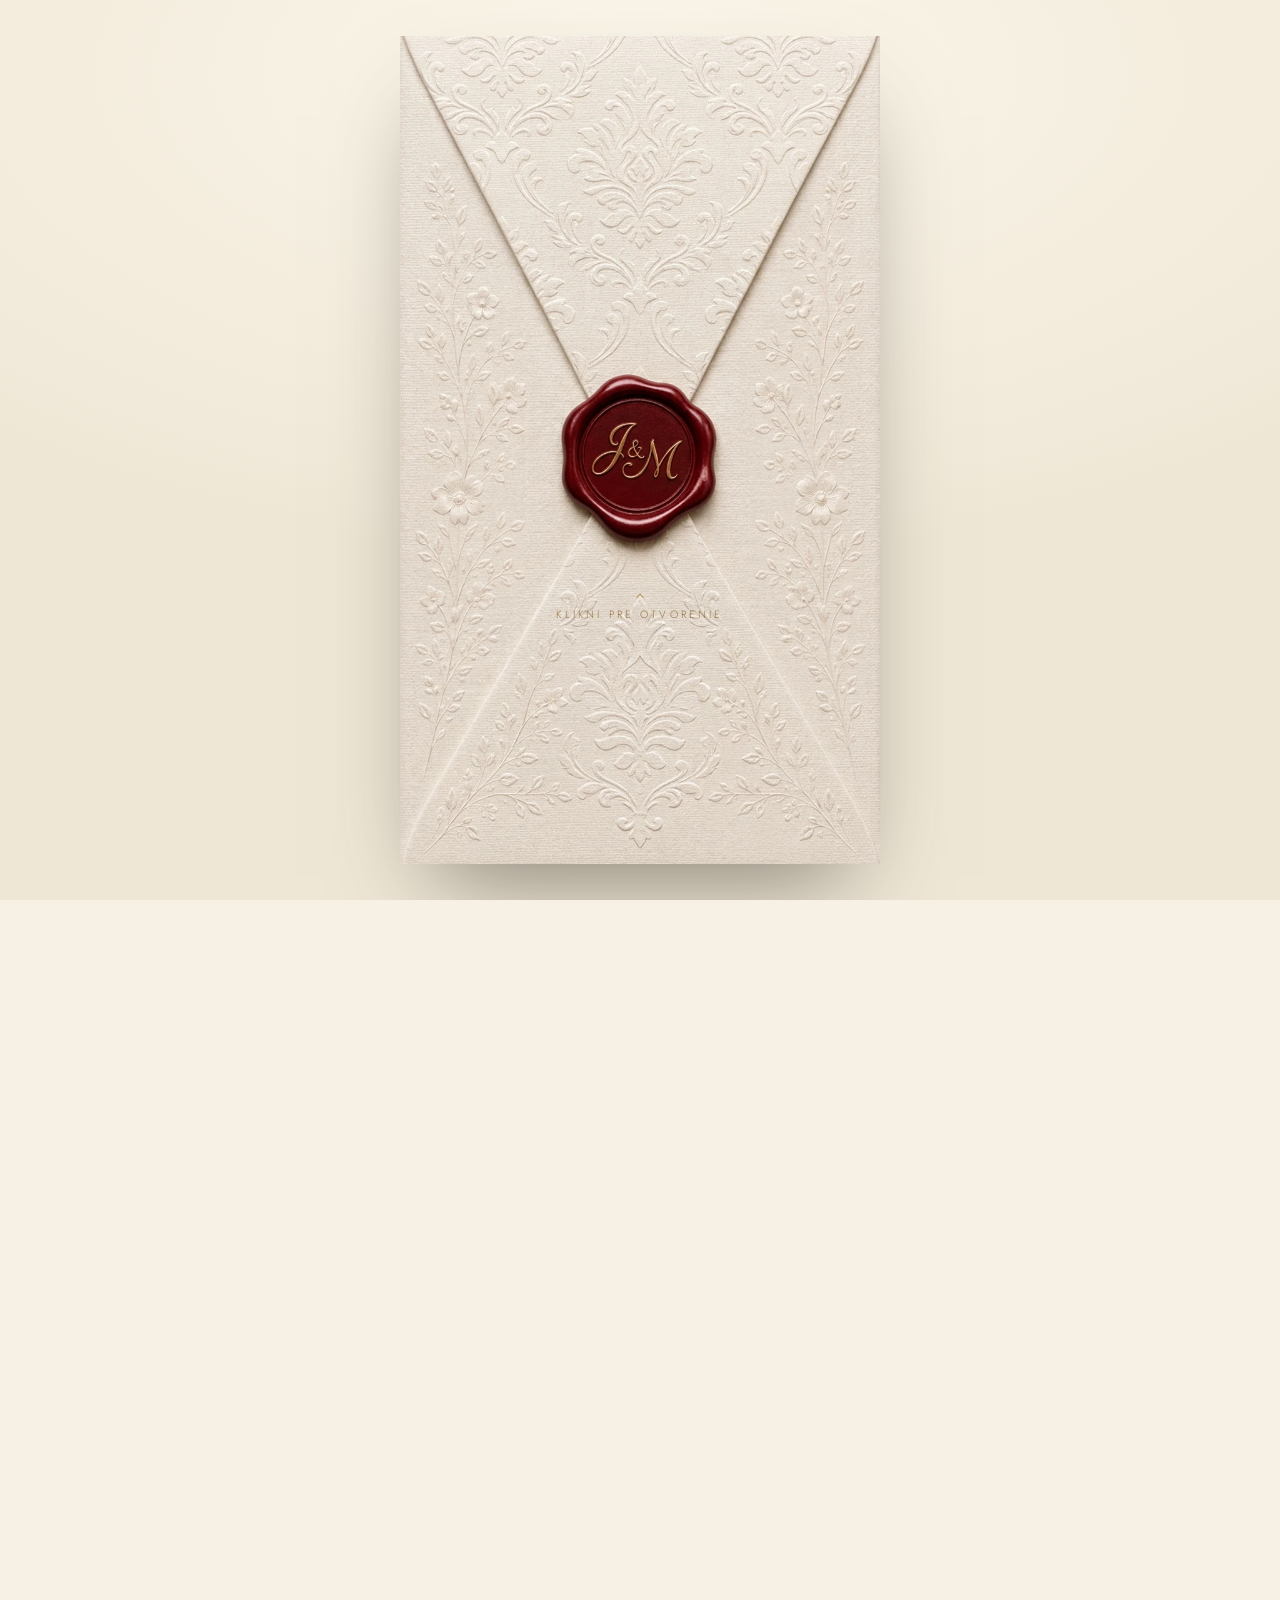
==== index.html @ 228b0157 "Rename pozvanka.html to index.html" ====
<!DOCTYPE html>
<!-- Svadobné oznámenie — Michal & Janka. Assety vlastné (assets/). Kód originálny. -->
<html lang="sk">
<head>
<meta charset="UTF-8">
<meta name="viewport" content="width=device-width, initial-scale=1.0, viewport-fit=cover">
<title>Michal & Janka · 12. júna 2027 — svadobné oznámenie</title>
<meta name="description" content="Michal a Janka vás pozývajú na svadbu 12. júna 2027.">
<meta name="robots" content="noindex">
<meta property="og:title" content="Michal & Janka · Náš svadobný deň">
<meta property="og:description" content="Budeme sa brať. Klikni a otvor naše pozvanie.">
<meta property="og:type" content="website">
<link rel="preconnect" href="https://fonts.googleapis.com">
<link rel="preconnect" href="https://fonts.gstatic.com" crossorigin>
<link href="https://fonts.googleapis.com/css2?family=Cormorant+Garamond:ital,wght@0,400;0,500;0,600;1,400;1,500&family=Pinyon+Script&family=Jost:wght@300;400;500&display=swap" rel="stylesheet">
<style>
/* ============================================================
   Svadobné oznámenie — Michal & Janka
   Assety: vlastné (v priečinku assets/). Kód: originálny.
   ============================================================ */
:root{
  --cream:#F7F1E5; --cream-2:#EFE7D6; --paper:#FBF7EE;
  --ink:#3A342A; --ink-soft:#5F5544;
  --gold:#B08A4F; --gold-deep:#94713C; --gold-soft:#E4D2AC; --gold-line:#CBB587;
  --rose:#C08A7E; --wine:#7A2338;
  --line:#E4D8C0;
  --display:"Cormorant Garamond",Georgia,serif;
  --script:"Pinyon Script",cursive;
  --body:"Jost",system-ui,sans-serif;
  --frame:480px;
}
*{box-sizing:border-box}
/* istota proti akémukoľvek rámiku na kontajneroch (input políčka to nezasiahne) */
main,section,.rv,.content,.paper-card,.blk,.center{border:0!important;outline:0!important}
html{scroll-behavior:smooth;overflow-x:hidden}
body{margin:0;background:var(--cream);color:var(--ink);font-family:var(--body);font-weight:300;
  font-size:16px;line-height:1.7;-webkit-font-smoothing:antialiased;overflow-x:hidden}
.stage{max-width:var(--frame);margin:0 auto;background:var(--cream);position:relative;
  min-height:100vh;min-height:100dvh;overflow:visible}
h1,h2,h3{margin:0;font-weight:400;font-family:var(--display)}
.script{font-family:var(--script);line-height:1}
section{padding:46px 22px;position:relative}
.center{text-align:center}
.eyebrow{font-family:var(--body);font-weight:400;font-size:11px;letter-spacing:.36em;text-transform:uppercase;color:var(--gold-deep)}
.lead{color:#4A4234;font-weight:400;font-size:16px;max-width:24ch;margin:14px auto 0}
h2.title{font-size:clamp(26px,7.5vw,38px);font-style:italic;line-height:1.1;color:var(--gold-deep)}
.flourish{display:block;height:26px;margin:12px auto;opacity:.9}

/* ── OBÁLKA / intro ── */
#cover{position:fixed;inset:0;z-index:100;background:radial-gradient(130% 90% at 50% 8%,#fbf6ea,#EFE7D6 60%);
  display:flex;flex-direction:column;align-items:center;justify-content:center;text-align:center;padding:30px;
  cursor:pointer;transition:opacity .9s ease,visibility .9s;overflow:hidden}
#cover.gone{opacity:0;visibility:hidden;pointer-events:none}
.cover-mono{font-family:var(--display);font-style:italic;font-size:15px;letter-spacing:.28em;color:var(--gold-deep);text-transform:uppercase;margin-bottom:22px;transition:opacity .5s}
#cover.playing .cover-mono,#cover.playing .cover-date,#cover.playing .tap{opacity:0}
.env-wrap{position:relative;width:min(96vw,480px);max-height:92vh;aspect-ratio:440/782;border-radius:0;overflow:hidden;
  box-shadow:0 46px 92px -34px rgba(58,52,42,.6);animation:cfloat 5s ease-in-out infinite}
@keyframes cfloat{0%,100%{transform:translateY(0)}50%{transform:translateY(-9px)}}
.env-wrap video,.env-wrap .poster{position:absolute;inset:0;width:100%;height:100%;object-fit:cover;display:block}
.env-wrap .poster{background:center/cover no-repeat;z-index:1}
.env-wrap video{z-index:2;opacity:0;transition:opacity .4s}
#cover.playing .env-wrap video{opacity:1}
.cover-date{margin-top:22px;font-size:12px;letter-spacing:.4em;text-transform:uppercase;color:var(--ink-soft);transition:opacity .5s}
.tap{position:absolute;left:0;right:0;bottom:29%;z-index:4;display:flex;flex-direction:column;align-items:center;gap:3px;
  font-size:10.5px;letter-spacing:.3em;text-transform:uppercase;color:var(--gold-deep);pointer-events:none;transition:opacity .5s;animation:tapPulse 1.9s ease-in-out infinite}
.tap svg{color:var(--gold)}
@keyframes tapPulse{0%,100%{opacity:.5;transform:translateY(2px)}50%{opacity:1;transform:translateY(-2px)}}

#main{opacity:0;transition:opacity 1s ease}
#main.show{opacity:1}

/* padajúce lupienky */
#petals{position:fixed;top:0;bottom:0;left:50%;transform:translateX(-50%);width:100%;max-width:var(--frame);pointer-events:none;z-index:40;overflow:hidden}
.petal{position:absolute;top:-6%;will-change:transform,opacity}

/* ── HERO ── */
.hero{position:relative;aspect-ratio:9/16;min-height:unset;display:flex;flex-direction:column;align-items:center;justify-content:flex-start;text-align:center;padding:13% 22px 0;overflow:visible}
.hero .bg,.hero video.bg{position:absolute;inset:0;width:100%;height:100%;object-fit:cover;object-position:center;z-index:0}
.hero .bg{background:center/cover no-repeat}
.hero video.bg{opacity:0;transition:opacity 1.6s ease}
.hero.video-on video.bg{opacity:1}
.hero .scrim{position:absolute;inset:0;z-index:1;background:linear-gradient(180deg,rgba(247,241,229,.78),rgba(247,241,229,.34) 30%,rgba(247,241,229,.06) 52%,transparent 68%,transparent 84%,rgba(247,241,229,.55))}
.hero .content{position:relative;z-index:2;margin-top:150px}
.hero .wed{font-family:var(--display);font-style:italic;font-size:15px;letter-spacing:.4em;text-transform:uppercase;color:var(--gold-deep);text-shadow:0 1px 3px rgba(58,52,42,.45),0 1px 14px rgba(247,241,229,.9)}
.hero .names{font-family:var(--script);font-size:clamp(40px,13vw,64px);line-height:.9;color:var(--gold-deep);margin:10px 0;text-shadow:0 2px 4px rgba(58,52,42,.35),0 2px 26px rgba(247,241,229,.95)}
.hero .names .amp{display:block;font-family:var(--display);font-style:italic;font-size:.3em;color:var(--rose);margin:2px 0}
.hero .date{margin:2px 0 6px;font-size:11px;letter-spacing:.3em;text-transform:uppercase;color:var(--ink);text-shadow:0 1px 3px rgba(58,52,42,.4),0 1px 12px rgba(247,241,229,.9)}

.scrolld{position:absolute;bottom:78px;left:50%;transform:translateX(-50%);z-index:7;font-size:11px;letter-spacing:.32em;text-transform:uppercase;color:#fff;display:flex;flex-direction:column;align-items:center;gap:7px;opacity:.95;text-shadow:0 1px 4px rgba(0,0,0,.55),0 0 6px rgba(0,0,0,.35);animation:scrollPulse 1.8s ease-in-out infinite}
.scrolld .chev{width:11px;height:11px;border-right:2px solid #fff;border-bottom:2px solid #fff;transform:rotate(45deg);filter:drop-shadow(0 1px 2px rgba(0,0,0,.5))}@keyframes scrollPulse{0%,100%{transform:translateX(-50%) translateY(0);opacity:.5}50%{transform:translateX(-50%) translateY(6px);opacity:1}}
@keyframes drop{0%{transform:scaleY(0);transform-origin:top}50%{transform:scaleY(1);transform-origin:top}50.1%{transform-origin:bottom}100%{transform:scaleY(0);transform-origin:bottom}}

/* ── papierová karta ── */
/* papierová karta — úhľadná v stĺpci, roztrhané hore/dole, stred bez skreslenia */
.paper-card{position:relative;width:calc(100% + 44px);margin-left:-22px;margin-right:-22px;padding:66px 40px;z-index:2;border:0;background:none}

/* kvety v rohoch — usadené v rohu, mierne cez okraj (nie vtiahnuté dovnútra) */
.paper-card .corner{width:180px}
.paper-card .corner.tl{top:-16px;left:-6px}
.paper-card .corner.tr{top:-16px;right:-6px}
.paper-card .corner.bl{bottom:-16px;left:-6px}
.paper-card .corner.br{bottom:-16px;right:-6px}

/* kvetinové rohy — predorientované, iba pulzovanie (bez prevracania) */
.corner{position:absolute;width:128px;z-index:3;pointer-events:none;animation:pulse 4.5s ease-in-out infinite}
.corner.tl{top:-24px;left:-18px;transform-origin:top left}
.corner.tr{top:70px;right:-18px;transform-origin:top right}
.corner.bl{bottom:70px;left:-18px;transform-origin:bottom left}
.corner.br{bottom:-24px;right:-18px;transform-origin:bottom right}
@keyframes pulse{0%,100%{transform:scale(1);opacity:.95}50%{transform:scale(1.06);opacity:1}}
/* kvety cez oba spodné rohy (hero, pätička) */



.quote{font-family:var(--display);font-style:italic;font-size:clamp(22px,6vw,28px);line-height:1.4;color:var(--gold-deep)}
.quote span{display:block}

/* ── countdown ── */
.cd{display:flex;justify-content:center;gap:8px;margin-top:20px}
.cd .u{min-width:60px}
.cd .box{font-family:var(--display);font-size:clamp(38px,12vw,50px);line-height:1;color:var(--gold-deep);background:none;border:0;padding:2px}
.cd .lbl{font-size:9.5px;letter-spacing:.18em;text-transform:uppercase;color:var(--ink-soft);margin-top:8px}
.cd .sep{align-self:center;font-family:var(--display);font-size:24px;color:var(--gold-line)}

/* ── program / timeline s pohyblivou ružou ── */
.tl{position:relative;max-width:330px;margin:26px auto 0;padding:8px 0}
.tl-line{position:absolute;left:50%;top:18px;bottom:18px;width:1px;background:linear-gradient(var(--gold-soft),var(--gold-line),var(--gold-soft));transform:translateX(-50%)}
.tl-rose{position:absolute;left:50%;top:0;width:48px;transform:translate(-50%,-50%);z-index:3;filter:drop-shadow(0 6px 10px rgba(58,52,42,.35));transition:top .1s linear}
.tl-row{position:relative;display:grid;grid-template-columns:1fr 40px 1fr;align-items:center;gap:6px;padding:18px 0;min-height:56px}
.tl-row .t{text-align:right;font-family:var(--display);font-size:22px;color:var(--gold-deep)}
.tl-row .dot{justify-self:center;width:10px;height:10px;border-radius:50%;background:var(--gold);box-shadow:0 0 0 4px var(--cream)}
.tl-row .e{text-align:left;font-size:15px;color:var(--ink)}
.tl-row .e small{display:block;color:var(--ink-soft);font-size:12.5px}

/* ── location ── */
.zamok{display:block;width:min(88%,320px);margin:6px auto 0}
.mapwrap{width:min(100%,300px);aspect-ratio:1/1;margin:6px auto 0;border:2px solid var(--gold);border-radius:8px;overflow:hidden;box-shadow:0 8px 22px -10px rgba(58,52,42,.45)}.map-mark{color:var(--gold);text-align:center;font-size:15px;letter-spacing:.3em;line-height:1;margin:14px 0 4px;opacity:.9}.map-mark.bot{margin:8px 0 0}
.mapwrap iframe{width:100%;height:100%;border:0;display:block;filter:sepia(.28) saturate(.9) contrast(.98)}
/* nadpis s bočnými flourishmi */
.deco-title{display:flex;align-items:center;justify-content:center;gap:12px;margin:0 auto}
.deco-title .de{width:52px;height:auto;flex:none;opacity:.92}
.deco-title h2{margin:0}
.addr{margin-top:12px;font-size:14px;color:var(--ink-soft)}
.btn{display:inline-flex;align-items:center;gap:9px;font-family:var(--body);font-weight:400;font-size:12px;letter-spacing:.14em;text-transform:uppercase;
  padding:13px 26px;border-radius:100px;text-decoration:none;cursor:pointer;transition:transform .2s,box-shadow .2s,background .2s,color .2s;
  border:1px solid var(--gold);color:var(--gold-deep);background:transparent}
.btn:hover{background:var(--gold);color:#fff;transform:translateY(-2px);box-shadow:0 12px 24px -10px rgba(176,138,79,.7)}
.btn:active{transform:translateY(0)}
.btn--fill{background:var(--wine);color:#fff;border-color:var(--wine)}
.btn--fill:hover{background:#5f1a2b}

/* dress code paleta */
.palette{display:flex;justify-content:center;gap:14px;margin-top:16px;flex-wrap:wrap}
.sw .dot{width:42px;height:42px;border-radius:50%;box-shadow:0 6px 14px -6px rgba(58,52,42,.5);margin:0 auto;border:1px solid rgba(0,0,0,.06)}
.sw .nm{font-size:10px;letter-spacing:.1em;text-transform:uppercase;color:var(--ink-soft);margin-top:8px}
.blk{margin-top:22px}
.blk h3{font-family:var(--display);font-style:italic;font-size:23px;color:var(--gold-deep);margin-bottom:6px}
.blk p{margin:0 auto;font-size:15px;color:#4A4234;max-width:24ch}

/* ── RSVP ── */
.seal{width:150px;margin:22px auto 0;cursor:pointer;display:block;transition:transform .25s cubic-bezier(.34,1.56,.64,1);filter:drop-shadow(0 10px 16px rgba(58,52,42,.4))}
.seal:hover{transform:scale(1.08) rotate(-4deg)}.seal:active{transform:scale(.96)}
.seal-hint{font-family:var(--display);font-style:italic;font-size:15px;color:var(--gold-deep);margin-top:10px;display:inline-flex;flex-direction:column;align-items:center;gap:3px;animation:hintUp 1.7s ease-in-out infinite}
.seal-hint svg{color:var(--gold)}
@keyframes hintUp{0%,100%{transform:translateY(5px);opacity:.5}50%{transform:translateY(-3px);opacity:1}}
.modal{position:fixed;inset:0;z-index:120;display:flex;align-items:center;justify-content:center;padding:20px;background:rgba(40,34,26,.55);backdrop-filter:blur(4px);opacity:0;visibility:hidden;transition:opacity .3s,visibility .3s}
.modal.open{opacity:1;visibility:visible}
.sheet{background:var(--paper);width:min(92vw,430px);border:1px solid var(--gold-soft);border-radius:16px;padding:26px 22px calc(24px + env(safe-area-inset-bottom));max-height:88vh;overflow-y:auto;transform:translateY(14px) scale(.97);opacity:.5;transition:transform .35s cubic-bezier(.22,1,.36,1),opacity .35s;text-align:left;box-shadow:0 40px 90px -30px rgba(30,20,14,.7)}
.modal.open .sheet{transform:none;opacity:1}
.sheet .x{position:sticky;top:0;float:right;width:34px;height:34px;border-radius:50%;border:1px solid var(--line);background:var(--cream);display:flex;align-items:center;justify-content:center;cursor:pointer;font-size:16px;color:var(--ink-soft)}
.field{margin-bottom:15px}
.field label{display:block;font-size:11px;letter-spacing:.14em;text-transform:uppercase;color:var(--ink-soft);margin-bottom:7px}
.in{width:100%;padding:13px 14px;border:1px solid var(--line);border-radius:10px;background:var(--cream);font-family:var(--body);font-weight:300;font-size:16px;color:var(--ink);transition:border-color .2s,box-shadow .2s}
.in:focus{outline:none;border-color:var(--gold);box-shadow:0 0 0 4px rgba(176,138,79,.16)}
textarea.in{resize:vertical;min-height:54px}
.seg{display:flex;gap:10px}
.seg label{flex:1;cursor:pointer;margin:0}
.seg input{position:absolute;opacity:0;pointer-events:none}
.seg .opt{display:block;text-align:center;padding:12px;border:1px solid var(--line);border-radius:10px;background:var(--cream);font-size:14px;transition:.2s}
.seg input:checked + .opt{background:var(--wine);color:#fff;border-color:var(--wine)}
.rsvp-thanks{display:none;text-align:center;padding:18px 0}
.rsvp-thanks.show{display:block}
.rsvp-thanks .big{font-family:var(--script);font-size:44px;color:var(--gold-deep);line-height:1}

/* ── footer ── */

footer .fnames{font-family:var(--script);font-size:50px;color:var(--gold-deep);line-height:1;position:relative;z-index:2}
.credit{margin-top:34px;font-size:11px;letter-spacing:.12em;color:var(--ink-soft);position:relative;z-index:2}
.credit a{color:var(--gold-deep);text-decoration:none;font-weight:500}
.credit .heart{color:var(--rose)}

/* ── hudba ── */
.music{position:fixed;z-index:60;right:calc(50% - var(--frame)/2 + 16px);bottom:16px;width:46px;height:46px;border-radius:50%;border:1px solid var(--gold-line);background:rgba(251,247,238,.92);backdrop-filter:blur(6px);display:flex;align-items:center;justify-content:center;cursor:pointer;box-shadow:0 8px 22px -10px rgba(58,52,42,.6);opacity:0;transform:scale(.7);transition:.4s}
@media(max-width:512px){.music{right:16px}}
.music.show{opacity:1;transform:none}
.music .bars{display:flex;gap:2.5px;align-items:flex-end;height:15px}
.music .bars i{width:2.5px;background:var(--gold-deep);height:6px;border-radius:2px;animation:eq 1s ease-in-out infinite}
.music .bars i:nth-child(2){animation-delay:.2s}.music .bars i:nth-child(3){animation-delay:.4s}.music .bars i:nth-child(4){animation-delay:.15s}
.music.paused .bars i{animation-play-state:paused;height:5px}
@keyframes eq{0%,100%{height:5px}50%{height:14px}}

/* reveal */
.rv{opacity:0;transform:translateY(28px);transition:opacity .7s ease,transform .7s cubic-bezier(.22,1,.36,1)}
.rv.in{opacity:1;transform:none}
@media(prefers-reduced-motion:reduce){
  .rv{opacity:1;transform:none;transition:none}
  .petal,.corner,.crown,.env-wrap,.scrolld,.tap .chev,.music,.tl-rose{animation:none!important;transition:none}
  #petals{display:none}
}

footer{position:relative;margin-top:-30px;padding:0 0 calc(16px + env(safe-area-inset-bottom));text-align:center;overflow:visible}.footer-hero{position:relative;width:100%;overflow:visible}.footer-hero .couple-full{display:block;width:100%;margin-top:-40%}.footer-scrim{position:absolute;inset:0;z-index:1;background:linear-gradient(180deg,transparent 28%,rgba(58,52,42,.18) 55%,rgba(58,52,42,.62))}.footer-txt{position:relative;text-align:center;padding:12px 18px 8px}.footer-txt .eyebrow{font-family:var(--body);font-weight:400;font-size:11px;letter-spacing:.34em;text-transform:uppercase;color:var(--gold-deep)}.footer-txt .fnames{font-family:var(--script);color:var(--gold-deep);font-size:clamp(36px,10vw,50px);line-height:1;margin-top:4px}footer .credit{margin-top:22px;padding:0 24px}.paper-sheet{position:absolute;inset:0;width:100%;height:100%;object-fit:fill;z-index:-1;filter:drop-shadow(0 12px 30px rgba(90,68,44,.22))}.paper-card.tuck{margin-top:-72px}.hero-flower{position:absolute;bottom:-72px;width:clamp(168px,50%,240px);z-index:6;pointer-events:none;transform-origin:bottom center;animation:sway 6s ease-in-out infinite}.hero-flower.hf-l{left:-16px;bottom:-104px}.hero-flower.hf-r{right:-18px;bottom:-110px;animation-delay:-3s}@keyframes sway{0%,100%{transform:rotate(-5deg)}50%{transform:rotate(5deg)}}@keyframes swayR{0%,100%{transform:scaleX(-1) rotate(-5deg)}50%{transform:scaleX(-1) rotate(5deg)}}.footer-flowers{position:absolute;left:50%;bottom:-46px;width:112%;max-width:620px;z-index:3;pointer-events:none;transform:translateX(-50%);transform-origin:bottom center;animation:floatY 5s ease-in-out infinite}@keyframes floatY{0%,100%{transform:translateX(-50%) translateY(0)}50%{transform:translateX(-50%) translateY(-7px)}}</style>
</head>
<body>
<div class="stage">

  <!-- ░ OBÁLKA ░ -->
  <div id="cover">
    <div class="env-wrap">
      <div class="poster" style="background-image:url(assets/obalka.webp)"></div>
      <video id="openVid" playsinline muted preload="auto" poster="assets/obalka.webp">
        <source src="assets/obalka-open3.mp4" type="video/mp4">
      </video>
      <div class="tap" id="tapHint">
        <svg viewBox="0 0 24 24" width="14" height="14" fill="none" stroke="currentColor" stroke-width="1.8"><path d="M6 15l6-6 6 6"/></svg>
        <span>Klikni pre otvorenie</span>
      </div>
    </div>
  </div>

  <!-- hudba (skryté video = audio zdroj) -->
  <video id="bgm" src="assets/hudba.mp4" loop preload="auto" style="display:none" playsinline></video>
  <button class="music paused" id="music" aria-label="Zapnúť / vypnúť hudbu"><div class="bars"><i></i><i></i><i></i><i></i></div></button>

  <div id="petals" aria-hidden="true"></div>

  <main id="main">

    <!-- HERO -->
    <section class="hero" id="hero">
      <div class="bg" style="background-image:url(assets/hero-poster.webp)"></div>
      <video class="bg" id="heroVid" muted loop playsinline preload="auto" poster="assets/hero-poster.webp">
        <source src="assets/hero-video.mp4" type="video/mp4">
      </video>
      <div class="scrim"></div>
      <div class="content">
        <div class="wed">Náš svadobný deň</div>
        <div class="date">Sobota · 12. júna 2027</div>
        <div class="names script">Michal<span class="amp">&amp;</span>Janka</div>
      </div>
      <img class="hero-flower hf-l" src="assets/lavy-spodny-roh.webp" alt="" aria-hidden="true">
      <img class="hero-flower hf-r" src="assets/pravy-spodny-roh.webp" alt="" aria-hidden="true">
      <div class="scrolld">Skroluj<span class="chev"></span></div>
    </section>

    <!-- INVOKÁCIA -->
    <section class="center" style="padding-top:26px">
      <div class="rv">
        <div class="paper-card p2 bleed tuck">
        <img class="paper-sheet" src="assets/papier-light.webp" alt="" aria-hidden="true">
          <p class="quote"><span>Dve srdcia,</span><span>jeden príbeh,</span><span>celý život pred nami.</span></p>
          <p class="lead" style="margin-top:16px">Milí naši — s láskou vás pozývame, aby ste boli pri tom, keď si povieme svoje áno. Príďte s nami osláviť deň, na ktorý budeme spomínať celý život.</p>
        </div>
      </div>
    </section>

    <!-- COUNTDOWN -->
    <section class="center">
      <div class="rv">
        <div class="eyebrow">Odpočítavame</div>
        <img class="flourish" src="assets/acomm-decor.png" alt="" aria-hidden="true">
        <div class="cd" id="cd" data-date="2027-06-12T15:00:00+02:00">
          <div class="u"><div class="box" id="cd-d">–</div><div class="lbl">dní</div></div>
          <div class="sep">:</div>
          <div class="u"><div class="box" id="cd-h">–</div><div class="lbl">hodín</div></div>
          <div class="sep">:</div>
          <div class="u"><div class="box" id="cd-m">–</div><div class="lbl">minút</div></div>
          <div class="sep">:</div>
          <div class="u"><div class="box" id="cd-s">–</div><div class="lbl">sekúnd</div></div>
        </div>
        <p class="lead" style="margin-top:18px">…kým si povieme áno.</p>
      </div>
    </section>

    <!-- PROGRAM -->
    <section class="center">
      <div class="rv">
        <div class="paper-card">
        <img class="paper-sheet" src="assets/papier-light.webp" alt="" aria-hidden="true">
          <div class="deco-title"><img class="de" src="assets/left-element_1.png" alt="" aria-hidden="true"><h2 class="title">Program dňa</h2><img class="de" src="assets/right-element_1.png" alt="" aria-hidden="true"></div>
          <div class="tl" id="tl">
            <div class="tl-line"></div>
            <img class="tl-rose" id="tlRose" src="assets/rose.webp" alt="" aria-hidden="true">
            <div class="tl-row"><div class="t">15:00</div><div class="dot"></div><div class="e">Príchod hostí<small>Uvítací prípitok</small></div></div>
            <div class="tl-row"><div class="t">16:00</div><div class="dot"></div><div class="e">Obrad<small>Nádvorie kaštieľa</small></div></div>
            <div class="tl-row"><div class="t">17:00</div><div class="dot"></div><div class="e">Prípitok &amp; fotenie<small>V záhrade</small></div></div>
            <div class="tl-row"><div class="t">19:00</div><div class="dot"></div><div class="e">Slávnostná večera<small>Zrkadlová sála</small></div></div>
            <div class="tl-row"><div class="t">20:30</div><div class="dot"></div><div class="e">Prvý tanec &amp; zábava<small>Do rána</small></div></div>
          </div>
        </div>
      </div>
    </section>

    <!-- MIESTO -->
    <section class="center">
      <div class="rv">
        <div class="eyebrow">Kde nás nájdete</div>
        <img class="zamok" src="assets/zamok.webp" alt="Kaštieľ" aria-hidden="true">
        <div class="deco-title" style="margin-top:6px"><img class="de" src="assets/left-element_1.png" alt="" aria-hidden="true"><h2 class="title">Kaštieľ Appony</h2><img class="de" src="assets/right-element_1.png" alt="" aria-hidden="true"></div>
        <p class="lead">Barokový kaštieľ obklopený anglickým parkom v Oponiciach pri Topoľčanoch.</p>
        <div class="map-mark">✦ ❖ ✦</div>
        <div class="mapwrap">
          <iframe loading="lazy" referrerpolicy="no-referrer-when-downgrade" src="https://www.google.com/maps?q=Ka%C5%A1tie%C4%BE%20Appony%20Oponice&output=embed" title="Mapa — Kaštieľ Appony"></iframe>
        </div>
        <div class="map-mark bot">✦ ❖ ✦</div>
        <p class="addr">Oponice 271, 956 14 Oponice · parkovanie v areáli</p>
      </div>
    </section>

    <!-- DRESS CODE + DARY -->
    <section class="center">
      <div class="rv">
        <div class="paper-card p2 bleed">
        <img class="paper-sheet" src="assets/papier-light.webp" alt="" aria-hidden="true">
        <img class="corner tr" src="assets/pravy-vrchny-roh.webp" alt="" aria-hidden="true">
        <img class="corner bl" src="assets/lavy-roh.webp" alt="" aria-hidden="true">
          <div class="blk">
            <h3>Dress code</h3>
            <p>Formálne oblečenie v jemných, prírodných tónoch. Prosíme, vyhnite sa bielej — tú necháme neveste.</p>
            <div class="palette">
              <div class="sw"><div class="dot" style="background:#EFE5D2"></div><div class="nm">Krémová</div></div>
              <div class="sw"><div class="dot" style="background:#D9C39A"></div><div class="nm">Šampanská</div></div>
              <div class="sw"><div class="dot" style="background:#B08A4F"></div><div class="nm">Zlatá</div></div>
              <div class="sw"><div class="dot" style="background:#8B9A6E"></div><div class="nm">Šalviová</div></div>
              <div class="sw"><div class="dot" style="background:#C08A7E"></div><div class="nm">Púdrová</div></div>
            </div>
          </div>
          <div class="blk" style="margin-top:30px">
            <h3>Dary</h3>
            <p>Vašou prítomnosťou nám urobíte najväčšiu radosť. Ak nás chcete potešiť, uvítame príspevok do svadobnej pokladničky namiesto kvetov.</p>
          </div>
        </div>
      </div>
    </section>

    <!-- RSVP -->
    <section class="center">
      <div class="rv">
        <div class="eyebrow">Potvrdenie účasti</div>
        <div class="deco-title" style="margin-top:8px"><img class="de" src="assets/left-element_1.png" alt="" aria-hidden="true"><h2 class="title">Prídete to osláviť s nami?</h2><img class="de" src="assets/right-element_1.png" alt="" aria-hidden="true"></div>
        <p class="lead">Dajte nám prosím vedieť do 30. apríla 2027.</p>
        <img class="seal" id="sealBtn" src="assets/RSVP-pecat.webp" alt="Otvoriť RSVP" role="button">
        <div class="seal-hint" id="sealHint"><svg viewBox="0 0 24 24" fill="none" stroke="currentColor" stroke-width="1.7" width="16" height="16"><path d="M6 15l6-6 6 6"/></svg><span>Ťukni na pečať a potvrď</span></div>
      </div>
    </section>

    <!-- FOOTER -->
    <footer class="rv">
      <div class="footer-txt">
        <div class="eyebrow">Tešíme sa na vás</div>
        <div class="fnames">Michal &amp; Janka</div>
      </div>
      <div class="footer-hero">
        <img class="couple-full" src="assets/svadobcania.webp" alt="Michal a Janka">
        <img class="footer-flowers" src="assets/kvetiny-spodny%20roh-video-hero.png" alt="" aria-hidden="true">
      </div>
      <div class="credit">Vyrobené s <span class="heart">♥</span> · <a href="https://alysum.sk/svadby" target="_blank" rel="noopener">alysum.sk</a></div>
    </footer>

  </main>

  <!-- RSVP MODAL -->
  <div class="modal" id="rsvpModal" aria-hidden="true">
    <div class="sheet" role="dialog" aria-modal="true" aria-label="Potvrdenie účasti">
      <div class="x" id="rsvpClose" role="button" aria-label="Zavrieť">✕</div>
      <div style="clear:both"></div>
      <div class="center" style="margin-bottom:16px">
        <div class="eyebrow">Potvrďte účasť</div>
        <div class="deco-title" style="margin-top:6px"><img class="de" src="assets/left-element_1.png" alt="" aria-hidden="true"><h2 class="title" style="font-size:24px">Do 30. apríla 2027</h2><img class="de" src="assets/right-element_1.png" alt="" aria-hidden="true"></div>
      </div>
      <form id="rsvp" novalidate>
        <div class="field"><label>Vaše meno</label><input class="in" id="r-name" type="text" placeholder="Meno a priezvisko" required></div>
        <div class="field"><label>Prídete?</label>
          <div class="seg">
            <label><input type="radio" name="go" value="ano" checked><span class="opt">S radosťou prídem</span></label>
            <label><input type="radio" name="go" value="nie"><span class="opt">Bohužiaľ nemôžem</span></label>
          </div>
        </div>
        <div class="field"><label>Počet hostí</label>
          <select class="in" id="r-count"><option>1</option><option>2</option><option>3</option><option>4</option></select>
        </div>
        <div class="field"><label>Pieseň, pri ktorej sa neudržíte na parkete</label><input class="in" id="r-song" type="text" placeholder="Interpret — názov"></div>
        <div class="field"><label>Deti (mená a vek)</label><textarea class="in" id="r-kids" placeholder="Napr. Elka (5), Jakub (8)"></textarea></div>
        <div class="field"><label>Alergie / stravovanie</label><input class="in" id="r-diet" type="text" placeholder="Napr. bezlepkové, vegetariánske"></div>
        <button type="submit" class="btn btn--fill" style="width:100%;justify-content:center;margin-top:4px">Odoslať potvrdenie</button>
      </form>
      <div class="rsvp-thanks" id="rsvpThanks">
        <div class="big">Ďakujeme!</div>
        <p class="lead">Vaše potvrdenie sme zaznamenali. Tešíme sa na vás. ♥</p>
        <button class="btn" id="rsvpDone" style="margin-top:14px">Zavrieť</button>
      </div>
    </div>
  </div>

</div><!-- /stage -->
<script>
/* ============================================================
   Svadobné oznámenie — Michal & Janka (app.js) — vlastný kód
   ============================================================ */
(function(){
  'use strict';
  var reduce = matchMedia('(prefers-reduced-motion: reduce)').matches;
  var cover=document.getElementById('cover'),
      main=document.getElementById('main'),
      music=document.getElementById('music'),
      openVid=document.getElementById('openVid'),
      heroVid=document.getElementById('heroVid'),
      hero=document.getElementById('hero'),
      bgm=document.getElementById('bgm');
  var opened=false, playing=false;

  /* ── Otvorenie obálky ── */
  function reveal(){
    if(!cover) return;
    cover.classList.add('gone');
    if(main) main.classList.add('show');
    if(music) music.classList.add('show');
    document.body.style.overflow='auto';
    startPetals();
    playHero();
  }
  function open(){
    if(opened) return; opened=true;
    if(cover) cover.classList.add('playing');
    playMusic();
    var done=false;
    function go(){ if(done) return; done=true; reveal(); }
    if(openVid){
      var p=openVid.play(); if(p&&p.catch)p.catch(function(){});
      openVid.addEventListener('ended',go);
      setTimeout(go, 3200);
    }else{
      setTimeout(go, 700);
    }
  }
  if(cover){ document.body.style.overflow='hidden'; cover.addEventListener('click',open); }

  /* ── Hero: statické → potom video ── */
  function playHero(){
    if(!heroVid||!hero) return;
    setTimeout(function(){
      var p=heroVid.play();
      if(p&&p.then){ p.then(function(){ hero.classList.add('video-on'); }).catch(function(){}); }
      else { hero.classList.add('video-on'); }
    }, 500);
  }

  /* ── Hudba ── */
  function playMusic(){ if(!bgm) return; try{ bgm.volume=.7; var p=bgm.play(); if(p&&p.then){ p.then(function(){ playing=true; music&&music.classList.remove('paused'); }).catch(function(){}); } }catch(e){} }
  function pauseMusic(){ if(!bgm) return; bgm.pause(); playing=false; music&&music.classList.add('paused'); }
  if(music) music.addEventListener('click',function(){ playing?pauseMusic():playMusic(); });

  /* ── Padajúce lupienky (ružové) ── */
  var PCOLS=['#E3A79B','#D98C86','#E8B7A8','#CE8578','#EBC9B6','#C77F70'];
  function petalSVG(s,c){
    return '<svg width="'+s+'" height="'+(s*1.08)+'" viewBox="0 0 24 26">'
      +'<path d="M12 25C4.5 19.5 1.8 12.5 4 7.6 5.6 3.8 9 3 12 6 15 3 18.4 3.8 20 7.6 22.2 12.5 19.5 19.5 12 25Z" fill="'+c+'"/>'
      +'<path d="M12 24.4C9.2 18.6 8.3 12.6 9.3 7.8" stroke="rgba(255,255,255,.28)" stroke-width="1" fill="none"/>'
      +'<path d="M12 6.4C13.6 4.6 16 4.8 17.6 7.4" stroke="rgba(255,255,255,.32)" stroke-width="1" fill="none"/>'
      +'</svg>';
  }
  function startPetals(){
    if(reduce) return;
    var box=document.getElementById('petals'); if(!box) return;
    var N=window.innerWidth<420?11:16;
    for(var i=0;i<N;i++) spawn(i*520,i);
    function spawn(delay,i){
      setTimeout(function(){
        var p=document.createElement('div'); p.className='petal';
        var depth=Math.random(), s=(14-depth*6)+Math.random()*4, c=PCOLS[Math.floor(Math.random()*PCOLS.length)];
        p.style.left=(Math.random()*100)+'%'; p.style.filter=depth>.7?'blur(1.3px)':'none'; p.style.opacity=(1-depth*.4);
        p.innerHTML=petalSVG(s,c); box.appendChild(p);
        var dur=(9000+Math.random()*6000)*(0.7+depth*0.6), drift=(Math.random()*80-40), rot=Math.random()*900-450, ph=Math.random()*6, start=performance.now();
        (function fall(now){
          var t=(now-start)/dur; if(t>=1){ p.remove(); spawn(0,i); return; }
          var y=t*(window.innerHeight+50), x=Math.sin(t*5+ph)*drift;
          p.style.transform='translate('+x+'px,'+y+'px) rotate('+(rot*t)+'deg)';
          requestAnimationFrame(fall);
        })(start);
      },delay);
    }
  }

  /* ── Countdown ── */
  (function(){
    var el=document.getElementById('cd'); if(!el) return;
    var target=new Date(el.dataset.date).getTime();
    var d=document.getElementById('cd-d'),h=document.getElementById('cd-h'),m=document.getElementById('cd-m'),s=document.getElementById('cd-s');
    function tick(){
      var diff=target-Date.now(); if(diff<0)diff=0;
      d.textContent=Math.floor(diff/864e5);
      h.textContent=String(Math.floor(diff%864e5/36e5)).padStart(2,'0');
      m.textContent=String(Math.floor(diff%36e5/6e4)).padStart(2,'0');
      s.textContent=String(Math.floor(diff%6e4/1e3)).padStart(2,'0');
    }
    tick(); setInterval(tick,1000);
  })();

  /* ── Pohyblivá ruža na časovej osi (podľa scrollu) ── */
  (function(){
    var tl=document.getElementById('tl'), rose=document.getElementById('tlRose'), lineTop=18, ticking=false;
    if(!tl||!rose) return;
    function upd(){
      var r=tl.getBoundingClientRect(), vh=window.innerHeight;
      var prog=(vh - r.top)/(vh + r.height);
      prog=Math.max(0,Math.min(1,prog));
      var usable=r.height-2*lineTop;
      rose.style.top=(lineTop + prog*usable)+'px';
      ticking=false;
    }
    window.addEventListener('scroll',function(){ if(!ticking){ ticking=true; requestAnimationFrame(upd); } },{passive:true});
    window.addEventListener('resize',upd); upd();
  })();

  /* ── RSVP modal ── */
  (function(){
    var modal=document.getElementById('rsvpModal'); if(!modal) return;
    var openB=document.getElementById('sealBtn'), closeB=document.getElementById('rsvpClose'),
        doneB=document.getElementById('rsvpDone'), f=document.getElementById('rsvp'), thanks=document.getElementById('rsvpThanks');
    function op(){ modal.classList.add('open'); modal.setAttribute('aria-hidden','false'); }
    function cl(){ modal.classList.remove('open'); modal.setAttribute('aria-hidden','true'); }
    if(openB) openB.addEventListener('click',op);
    if(closeB) closeB.addEventListener('click',cl);
    if(doneB) doneB.addEventListener('click',cl);
    modal.addEventListener('click',function(e){ if(e.target===modal)cl(); });
    document.addEventListener('keydown',function(e){ if(e.key==='Escape')cl(); });
    if(f) f.addEventListener('submit',function(e){ e.preventDefault();
      if(document.getElementById('r-name').value.trim().length<2){ document.getElementById('r-name').focus(); return; }
      f.style.display='none'; thanks.classList.add('show');
    });
  })();

  /* ── Scroll reveal ── */
  (function(){
    var els=document.querySelectorAll('.rv');
    if(!('IntersectionObserver'in window)){ els.forEach(function(e){e.classList.add('in')}); return; }
    var io=new IntersectionObserver(function(en){ en.forEach(function(x){ if(x.isIntersecting){ x.target.classList.add('in'); io.unobserve(x.target); } }); },{threshold:.12,rootMargin:'0px 0px -8% 0px'});
    els.forEach(function(e){ io.observe(e); });
  })();
})();

</script>
</body>
</html>
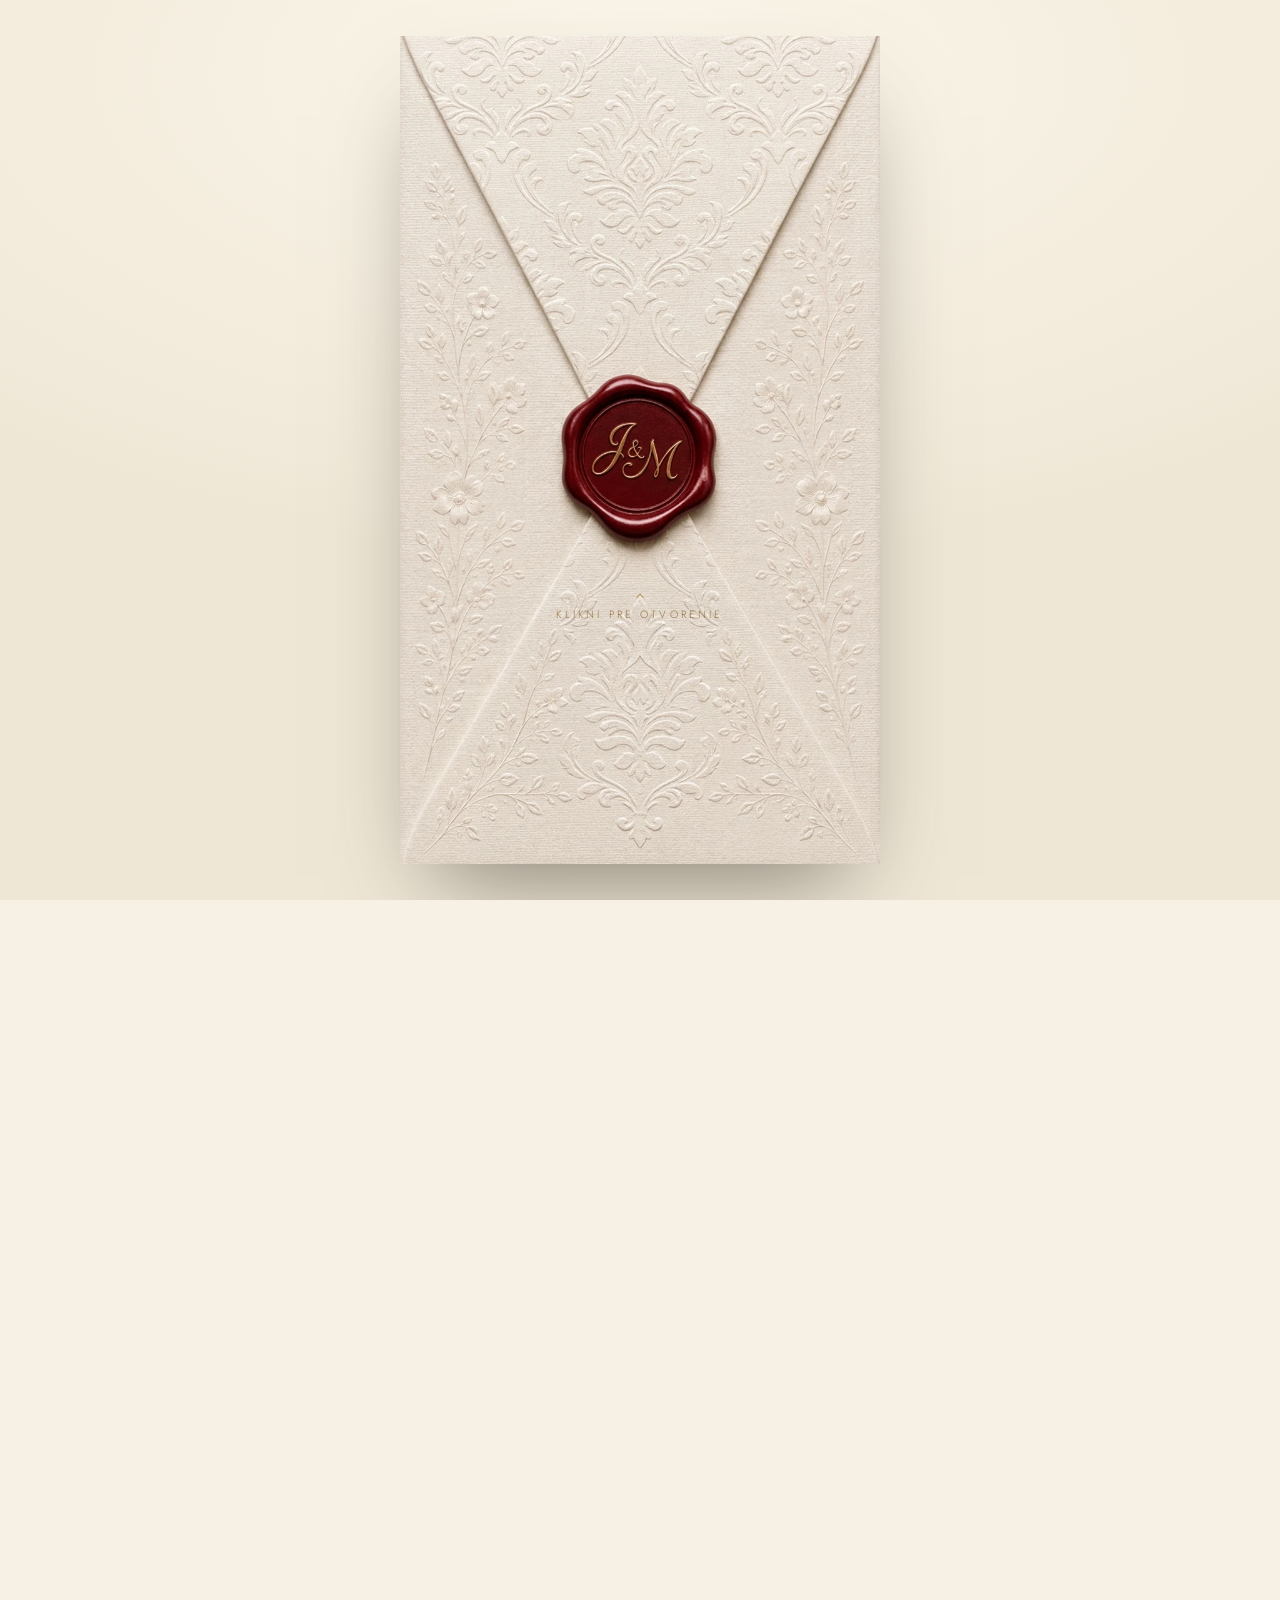
==== commit 613c98f6: "Rename pozvanka.html to index.html" ====
--- a/index.html
+++ b/index.html
@@ -36,10 +36,10 @@
 body{margin:0;background:var(--cream);color:var(--ink);font-family:var(--body);font-weight:300;
   font-size:16px;line-height:1.7;-webkit-font-smoothing:antialiased;overflow-x:hidden}
 .stage{max-width:var(--frame);margin:0 auto;background:var(--cream);position:relative;
-  min-height:100vh;min-height:100dvh;overflow:visible}
+  min-height:100vh;min-height:100dvh;overflow:visible;overflow-x:clip}
 h1,h2,h3{margin:0;font-weight:400;font-family:var(--display)}
 .script{font-family:var(--script);line-height:1}
-section{padding:46px 22px;position:relative}
+section{padding:32px 22px;position:relative}
 .center{text-align:center}
 .eyebrow{font-family:var(--body);font-weight:400;font-size:11px;letter-spacing:.36em;text-transform:uppercase;color:var(--gold-deep)}
 .lead{color:#4A4234;font-weight:400;font-size:16px;max-width:24ch;margin:14px auto 0}
@@ -92,7 +92,7 @@
 
 /* ── papierová karta ── */
 /* papierová karta — úhľadná v stĺpci, roztrhané hore/dole, stred bez skreslenia */
-.paper-card{position:relative;width:calc(100% + 44px);margin-left:-22px;margin-right:-22px;padding:66px 40px;z-index:2;border:0;background:none}
+.paper-card{position:relative;width:calc(100% + 44px);margin-left:-22px;margin-right:-22px;padding:54px 34px;z-index:2;border:0;background:none}
 
 /* kvety v rohoch — usadené v rohu, mierne cez okraj (nie vtiahnuté dovnútra) */
 .paper-card .corner{width:180px}
@@ -153,7 +153,7 @@
 .palette{display:flex;justify-content:center;gap:14px;margin-top:16px;flex-wrap:wrap}
 .sw .dot{width:42px;height:42px;border-radius:50%;box-shadow:0 6px 14px -6px rgba(58,52,42,.5);margin:0 auto;border:1px solid rgba(0,0,0,.06)}
 .sw .nm{font-size:10px;letter-spacing:.1em;text-transform:uppercase;color:var(--ink-soft);margin-top:8px}
-.blk{margin-top:22px}
+.blk{margin-top:16px}
 .blk h3{font-family:var(--display);font-style:italic;font-size:23px;color:var(--gold-deep);margin-bottom:6px}
 .blk p{margin:0 auto;font-size:15px;color:#4A4234;max-width:24ch}
 
@@ -256,7 +256,7 @@
     <section class="center" style="padding-top:26px">
       <div class="rv">
         <div class="paper-card p2 bleed tuck">
-        <img class="paper-sheet" src="assets/papier-light.webp" alt="" aria-hidden="true">
+        <img class="paper-sheet" src="assets/papier-fw.webp" alt="" aria-hidden="true">
           <p class="quote"><span>Dve srdcia,</span><span>jeden príbeh,</span><span>celý život pred nami.</span></p>
           <p class="lead" style="margin-top:16px">Milí naši — s láskou vás pozývame, aby ste boli pri tom, keď si povieme svoje áno. Príďte s nami osláviť deň, na ktorý budeme spomínať celý život.</p>
         </div>
@@ -285,7 +285,7 @@
     <section class="center">
       <div class="rv">
         <div class="paper-card">
-        <img class="paper-sheet" src="assets/papier-light.webp" alt="" aria-hidden="true">
+        <img class="paper-sheet" src="assets/papier-fw.webp" alt="" aria-hidden="true">
           <div class="deco-title"><img class="de" src="assets/left-element_1.png" alt="" aria-hidden="true"><h2 class="title">Program dňa</h2><img class="de" src="assets/right-element_1.png" alt="" aria-hidden="true"></div>
           <div class="tl" id="tl">
             <div class="tl-line"></div>
@@ -320,7 +320,7 @@
     <section class="center">
       <div class="rv">
         <div class="paper-card p2 bleed">
-        <img class="paper-sheet" src="assets/papier-light.webp" alt="" aria-hidden="true">
+        <img class="paper-sheet" src="assets/papier-fw.webp" alt="" aria-hidden="true">
         <img class="corner tr" src="assets/pravy-vrchny-roh.webp" alt="" aria-hidden="true">
         <img class="corner bl" src="assets/lavy-roh.webp" alt="" aria-hidden="true">
           <div class="blk">
